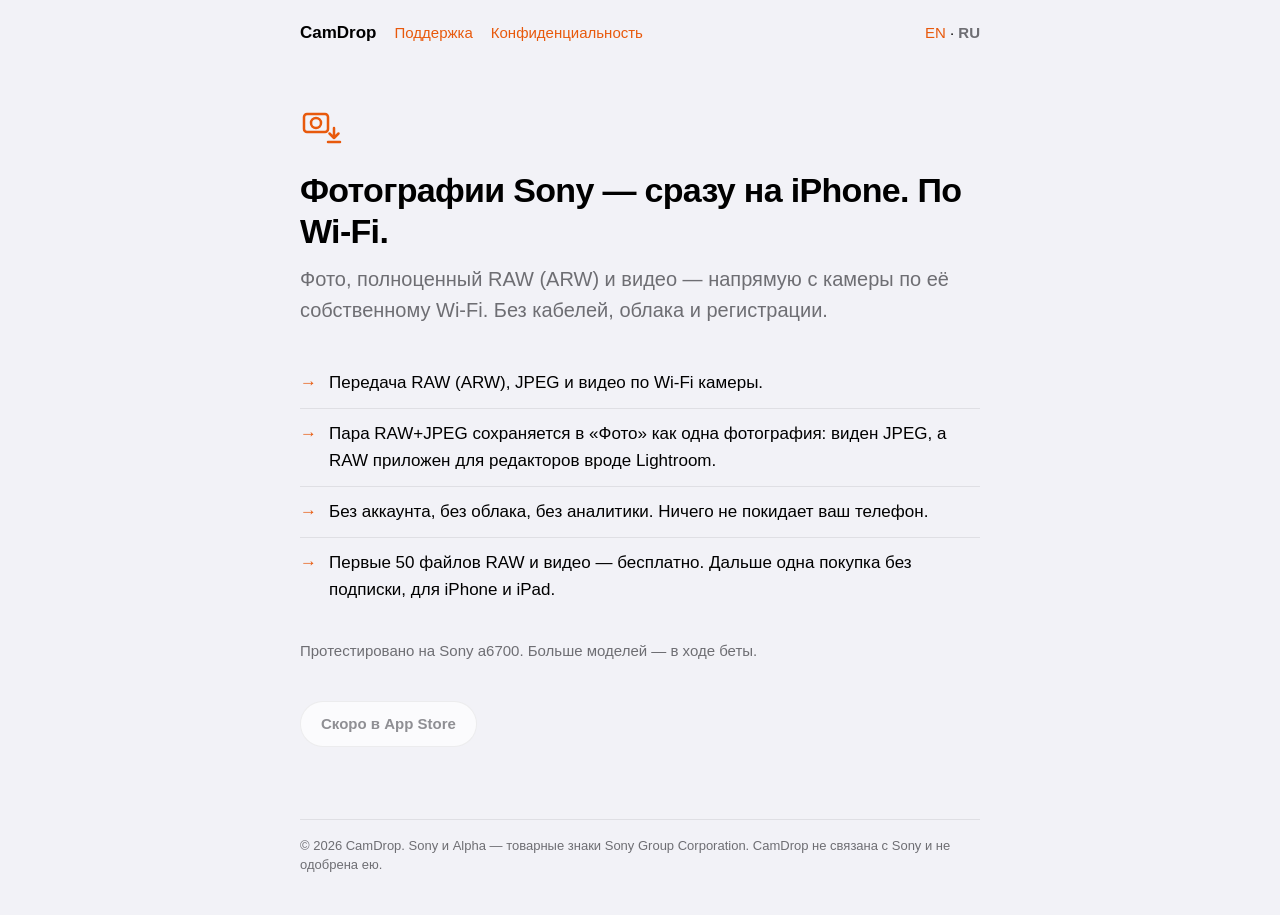
==== ru/index.html @ e63710ca "CamDrop site: privacy policy and support (EN, RU) Co-Authored-By: Claude Opus 5.5 <noreply@anthropic" ====
<!doctype html>
<html lang="ru">
<head>
  <meta charset="utf-8">
  <meta name="viewport" content="width=device-width, initial-scale=1">
  <title>CamDrop — фото, RAW и видео с камеры Sony прямо на iPhone</title>
  <link rel="stylesheet" href="../style.css">
</head>
<body>
  <div class="wrap">

    <nav class="topnav">
      <span class="brand">CamDrop</span>
      <a href="support.html">Поддержка</a>
      <a href="privacy.html">Конфиденциальность</a>
      <span class="lang-switch"><a href="../index.html" hreflang="en">EN</a> · <span class="current">RU</span></span>
    </nav>

    <header class="hero">
      <svg class="icon" width="44" height="44" viewBox="0 0 44 44" fill="none" aria-hidden="true">
        <rect x="4" y="8" width="24" height="18" rx="3" stroke="currentColor" stroke-width="2.5"/>
        <circle cx="16" cy="17" r="5" stroke="currentColor" stroke-width="2.5"/>
        <path d="M34 22v10M34 32l-4.5-4.5M34 32l4.5-4.5" stroke="currentColor" stroke-width="2.5" stroke-linecap="round" stroke-linejoin="round"/>
        <path d="M28 36h12" stroke="currentColor" stroke-width="2.5" stroke-linecap="round"/>
      </svg>
      <h1>Фотографии Sony — сразу на iPhone. По Wi-Fi.</h1>
      <p class="tagline">Фото, полноценный RAW (ARW) и видео — напрямую с камеры по её собственному Wi-Fi. Без кабелей, облака и регистрации.</p>
    </header>

    <main>
      <ul class="points">
        <li><span class="dot">→</span><span>Передача RAW (ARW), JPEG и видео по Wi-Fi камеры.</span></li>
        <li><span class="dot">→</span><span>Пара RAW+JPEG сохраняется в «Фото» как одна фотография: виден JPEG, а RAW приложен для редакторов вроде Lightroom.</span></li>
        <li><span class="dot">→</span><span>Без аккаунта, без облака, без аналитики. Ничего не покидает ваш телефон.</span></li>
        <li><span class="dot">→</span><span>Первые 50 файлов RAW и видео — бесплатно. Дальше одна покупка без подписки, для iPhone и iPad.</span></li>
      </ul>

      <p class="note">Протестировано на Sony a6700. Больше моделей — в ходе беты.</p>

      <span class="badge">Скоро в App Store</span>
    </main>

    <footer>
      © 2026 CamDrop. Sony и Alpha — товарные знаки Sony Group Corporation. CamDrop не связана с Sony и не одобрена ею.
    </footer>

  </div>
</body>
</html>
---- style.css ----
/* CamDrop static site — no JavaScript, no external resources. */

:root {
  --bg: #F2F2F7;
  --card: #FFFFFF;
  --text: #000000;
  --text-2: #6E6E73;
  --accent: #E8590C;
  --border: rgba(0, 0, 0, 0.08);
}

@media (prefers-color-scheme: dark) {
  :root {
    --bg: #000000;
    --card: #1C1C1E;
    --text: #FFFFFF;
    --text-2: #98989D;
    --accent: #FF8A3D;
    --border: rgba(255, 255, 255, 0.12);
  }
}

* {
  box-sizing: border-box;
}

html {
  -webkit-text-size-adjust: 100%;
}

body {
  margin: 0;
  padding: 0 16px;
  background: var(--bg);
  color: var(--text);
  font-family: -apple-system, BlinkMacSystemFont, "SF Pro Text", "Segoe UI", Roboto, sans-serif;
  font-size: 17px;
  line-height: 1.55;
}

.wrap {
  max-width: 680px;
  margin: 0 auto;
}

a {
  color: var(--accent);
  text-decoration: none;
}

a:hover {
  text-decoration: underline;
}

/* Top navigation */

.topnav {
  display: flex;
  flex-wrap: wrap;
  align-items: baseline;
  gap: 8px 18px;
  padding: 20px 0 12px;
}

.topnav .brand {
  font-weight: 600;
  color: var(--text);
}

.topnav a {
  font-size: 15px;
}

.lang-switch {
  margin-left: auto;
  font-size: 15px;
}

.lang-switch .current {
  color: var(--text-2);
  font-weight: 600;
}

/* Hero */

.hero {
  padding: 48px 0 8px;
}

.hero h1 {
  font-size: 34px;
  line-height: 1.2;
  font-weight: 700;
  letter-spacing: -0.02em;
  margin: 0 0 12px;
}

.hero .tagline {
  font-size: 20px;
  color: var(--text-2);
  margin: 0;
}

.hero .icon {
  display: block;
  margin-bottom: 20px;
  color: var(--accent);
}

/* Cards */

.card {
  background: var(--card);
  border-radius: 14px;
  padding: 20px;
  margin: 16px 0;
}

.card h2 {
  font-size: 20px;
  font-weight: 600;
  margin: 0 0 8px;
}

.card p {
  margin: 0 0 12px;
}

.card p:last-child,
.card ul:last-child,
.card ol:last-child {
  margin-bottom: 0;
}

.points {
  list-style: none;
  padding: 0;
  margin: 24px 0;
}

.points li {
  display: flex;
  gap: 12px;
  align-items: baseline;
  padding: 12px 0;
  border-bottom: 1px solid var(--border);
}

.points li:last-child {
  border-bottom: none;
}

.points .dot {
  color: var(--accent);
  font-weight: 700;
  flex-shrink: 0;
}

/* Sections */

section {
  margin: 40px 0;
}

h2 {
  font-size: 24px;
  font-weight: 700;
  letter-spacing: -0.01em;
  margin: 0 0 12px;
}

h3 {
  font-size: 18px;
  font-weight: 600;
  margin: 24px 0 8px;
}

.note {
  color: var(--text-2);
  font-size: 15px;
}

/* Coming soon badge */

.badge {
  display: inline-block;
  margin: 24px 0;
  padding: 10px 20px;
  border-radius: 999px;
  background: var(--card);
  border: 1px solid var(--border);
  color: var(--text-2);
  font-size: 15px;
  font-weight: 600;
  opacity: 0.75;
  user-select: none;
}

/* FAQ */

.faq dt {
  font-weight: 600;
  margin-top: 20px;
}

.faq dd {
  margin: 4px 0 0;
  color: var(--text);
}

.faq dd .muted {
  color: var(--text-2);
}

code, .path {
  font-family: ui-monospace, "SF Mono", Menlo, monospace;
  font-size: 0.9em;
  background: var(--card);
  border-radius: 6px;
  padding: 1px 5px;
}

/* Footer */

footer {
  margin: 48px 0 40px;
  padding-top: 16px;
  border-top: 1px solid var(--border);
  color: var(--text-2);
  font-size: 13px;
  line-height: 1.5;
}

@media (max-width: 420px) {
  body {
    font-size: 16px;
  }

  .hero {
    padding-top: 32px;
  }

  .hero h1 {
    font-size: 28px;
  }
}
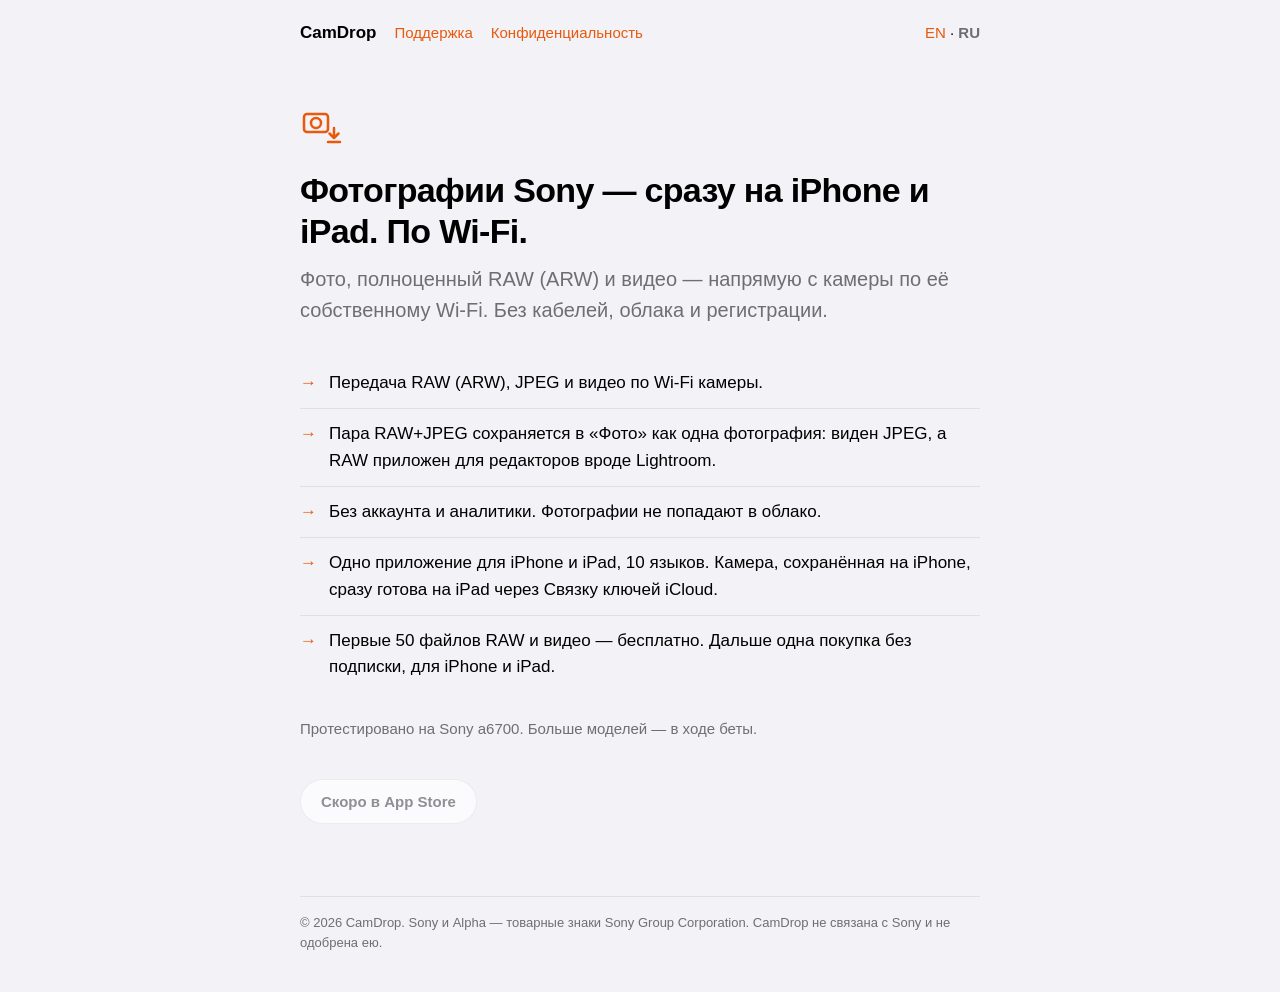
==== commit 83da005c: "Site for 1.1: iPhone and iPad, saved cameras sync through iCloud Keychain (privacy policy), support " ====
--- a/ru/index.html
+++ b/ru/index.html
@@ -3,7 +3,7 @@
 <head>
   <meta charset="utf-8">
   <meta name="viewport" content="width=device-width, initial-scale=1">
-  <title>CamDrop — фото, RAW и видео с камеры Sony прямо на iPhone</title>
+  <title>CamDrop — фото, RAW и видео с камеры Sony прямо на iPhone и iPad</title>
   <link rel="stylesheet" href="../style.css">
 </head>
 <body>
@@ -23,7 +23,7 @@
         <path d="M34 22v10M34 32l-4.5-4.5M34 32l4.5-4.5" stroke="currentColor" stroke-width="2.5" stroke-linecap="round" stroke-linejoin="round"/>
         <path d="M28 36h12" stroke="currentColor" stroke-width="2.5" stroke-linecap="round"/>
       </svg>
-      <h1>Фотографии Sony — сразу на iPhone. По Wi-Fi.</h1>
+      <h1>Фотографии Sony — сразу на iPhone и iPad. По Wi-Fi.</h1>
       <p class="tagline">Фото, полноценный RAW (ARW) и видео — напрямую с камеры по её собственному Wi-Fi. Без кабелей, облака и регистрации.</p>
     </header>
 
@@ -31,7 +31,8 @@
       <ul class="points">
         <li><span class="dot">→</span><span>Передача RAW (ARW), JPEG и видео по Wi-Fi камеры.</span></li>
         <li><span class="dot">→</span><span>Пара RAW+JPEG сохраняется в «Фото» как одна фотография: виден JPEG, а RAW приложен для редакторов вроде Lightroom.</span></li>
-        <li><span class="dot">→</span><span>Без аккаунта, без облака, без аналитики. Ничего не покидает ваш телефон.</span></li>
+        <li><span class="dot">→</span><span>Без аккаунта и аналитики. Фотографии не попадают в облако.</span></li>
+        <li><span class="dot">→</span><span>Одно приложение для iPhone и iPad, 10 языков. Камера, сохранённая на iPhone, сразу готова на iPad через Связку ключей iCloud.</span></li>
         <li><span class="dot">→</span><span>Первые 50 файлов RAW и видео — бесплатно. Дальше одна покупка без подписки, для iPhone и iPad.</span></li>
       </ul>
 
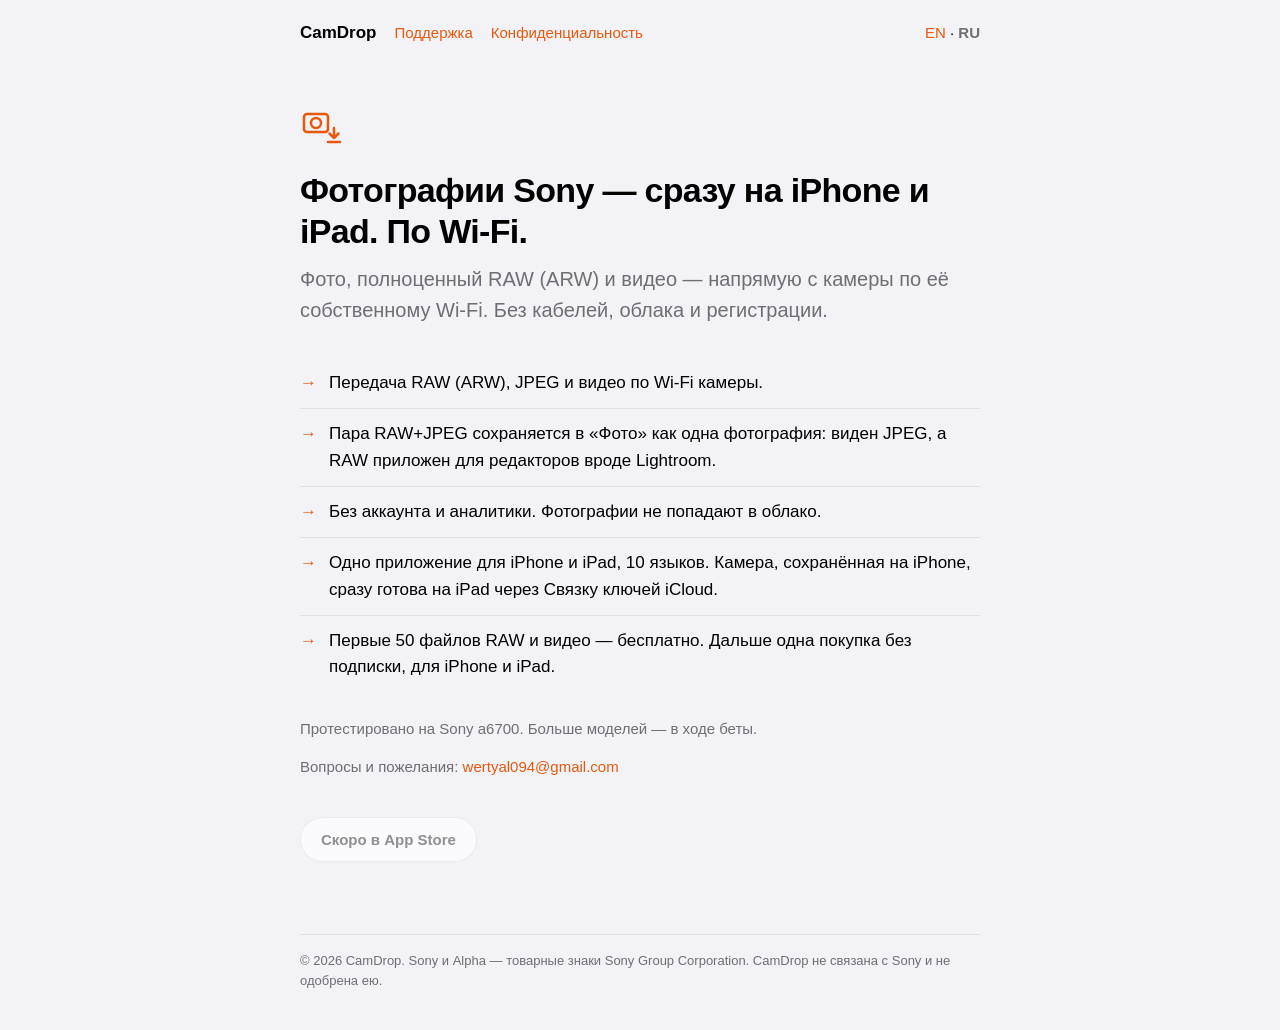
==== commit fb8736c2: "Contact email on the home page Co-Authored-By: Claude Opus 5.5 <noreply@anthropic.com>" ====
--- a/ru/index.html
+++ b/ru/index.html
@@ -38,6 +38,8 @@
 
       <p class="note">Протестировано на Sony a6700. Больше моделей — в ходе беты.</p>
 
+      <p class="note">Вопросы и пожелания: <a href="mailto:wertyal094@gmail.com">wertyal094@gmail.com</a></p>
+
       <span class="badge">Скоро в App Store</span>
     </main>
 
